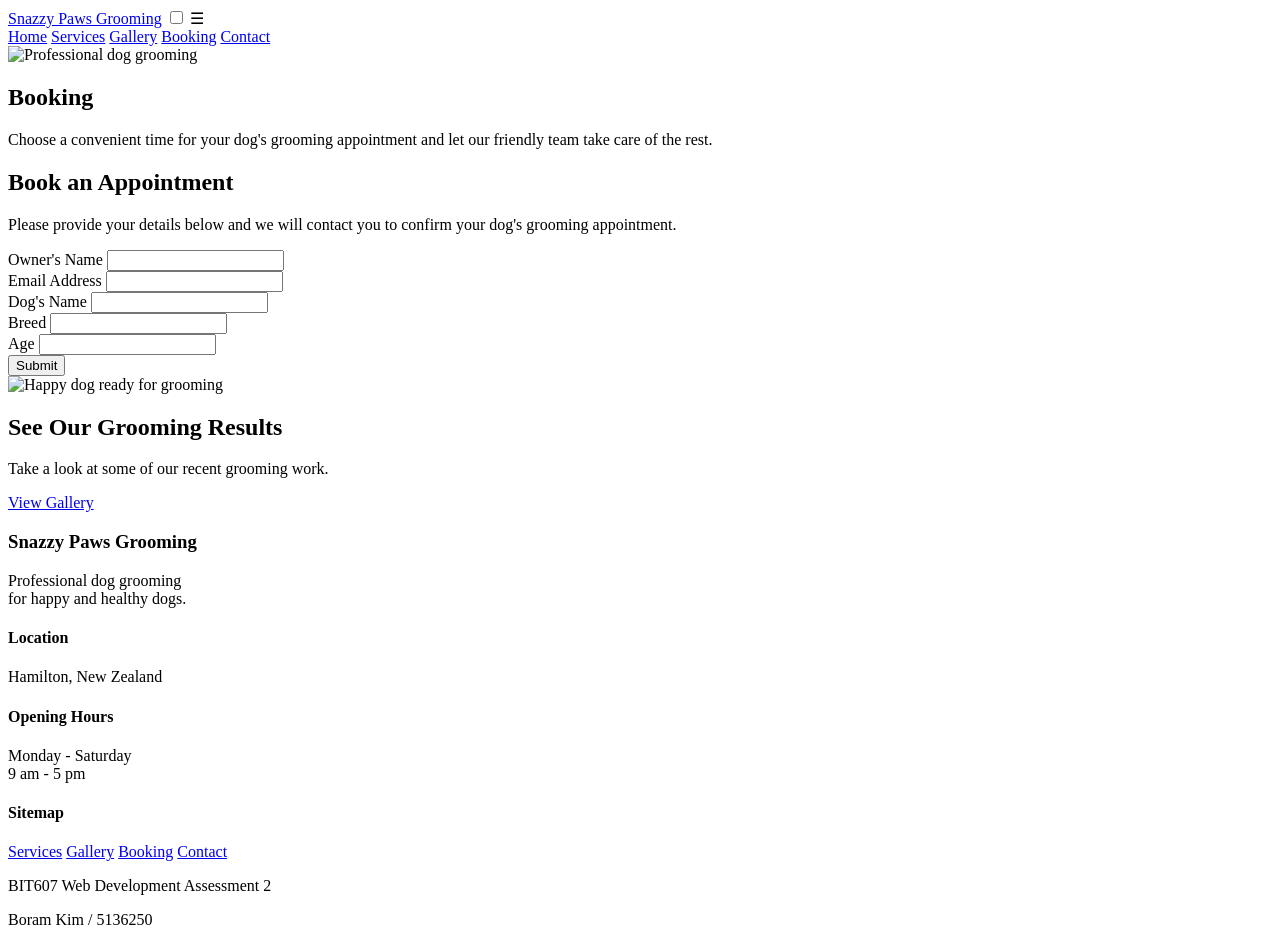
==== booking.html @ bff1e706 "Add files via upload" ====
<!DOCTYPE html>
<html lang="en">

<head>
    <meta charset="UTF-8">
    <meta name="viewport" content="width=device-width, initial-scale=1.0">
    <title>Booking | Snazzy Paws Grooming</title>
    <link rel="stylesheet" href="css/style.css">
</head>

<body>

    <header>
        <nav>
            <a href="index.html" class="logo">Snazzy Paws Grooming</a>

            <input type="checkbox" id="menu-toggle">
            <label for="menu-toggle" class="menu-icon" aria-label="Open navigation menu">☰</label>

            <div class="nav-links">
                <a href="index.html">Home</a>
                <a href="services.html">Services</a>
                <a href="gallery.html">Gallery</a>
                <a href="booking.html">Booking</a>
                <a href="contact.html">Contact</a>
            </div>
        </nav>
    </header>

    <main>

        <section class="page-banner">
            <img src="images/page-banner.jpg"
                alt="Professional dog grooming">

            <div class="page-banner-content">
                <h1>Booking</h1>

                <p>
                    Choose a convenient time for your dog's grooming appointment
                    and let our friendly team take care of the rest.
                </p>
            </div>
        </section>

        <section class="booking-form-section">
            <div class="container">

                <h2>Book an Appointment</h2>

                <p class="section-intro">
                    Please provide your details below and we will contact you
                    to confirm your dog's grooming appointment.
                </p>

                <form action="#" method="post" class="booking-form">

                    <div class="form-group">
                        <label for="owner-name">Owner's Name</label>
                        <input type="text" id="owner-name"
                            name="owner-name" required>
                    </div>

                    <div class="form-group">
                        <label for="email">Email Address</label>
                        <input type="email" id="email"
                            name="email" required>
                    </div>

                    <div class="form-group">
                        <label for="dog-name">Dog's Name</label>
                        <input type="text" id="dog-name"
                            name="dog-name" required>
                    </div>

                    <div class="form-group">
                        <label for="breed">Breed</label>
                        <input type="text" id="breed"
                            name="breed" required>
                    </div>

                    <div class="form-group">
                        <label for="age">Age</label>
                        <input type="number" id="age"
                            name="age" min="0" required>
                    </div>

                    <button type="submit" class="button">Submit</button>

                </form>

            </div>
        </section>

        <section class="booking-banner">
            <img src="images/booking-banner.jpg"
                alt="Happy dog ready for grooming">

            <div class="booking-content">
                <h2>See Our Grooming Results</h2>

                <p>
                    Take a look at some of our recent grooming work.
                </p>

                <a href="gallery.html" class="button">View Gallery</a>
            </div>
        </section>

    </main>

    <footer>
        <div class="footer-container">

            <div class="footer-column">
                <h3>Snazzy Paws Grooming</h3>
                <p>
                    Professional dog grooming<br>
                    for happy and healthy dogs.
                </p>
            </div>

            <div class="footer-column">
                <h4>Location</h4>
                <p>Hamilton, New Zealand</p>
            </div>

            <div class="footer-column">
                <h4>Opening Hours</h4>
                <p>
                    Monday - Saturday<br>
                    9 am - 5 pm
                </p>
            </div>

            <div class="footer-column">
                <h4>Sitemap</h4>
                <a href="services.html">Services</a>
                <a href="gallery.html">Gallery</a>
                <a href="booking.html">Booking</a>
                <a href="contact.html">Contact</a>
            </div>

        </div>

        <div class="footer-credit">
            <p>BIT607 Web Development Assessment 2</p>
            <p>Boram Kim / 5136250</p>
        </div>
    </footer>

</body>
</html>
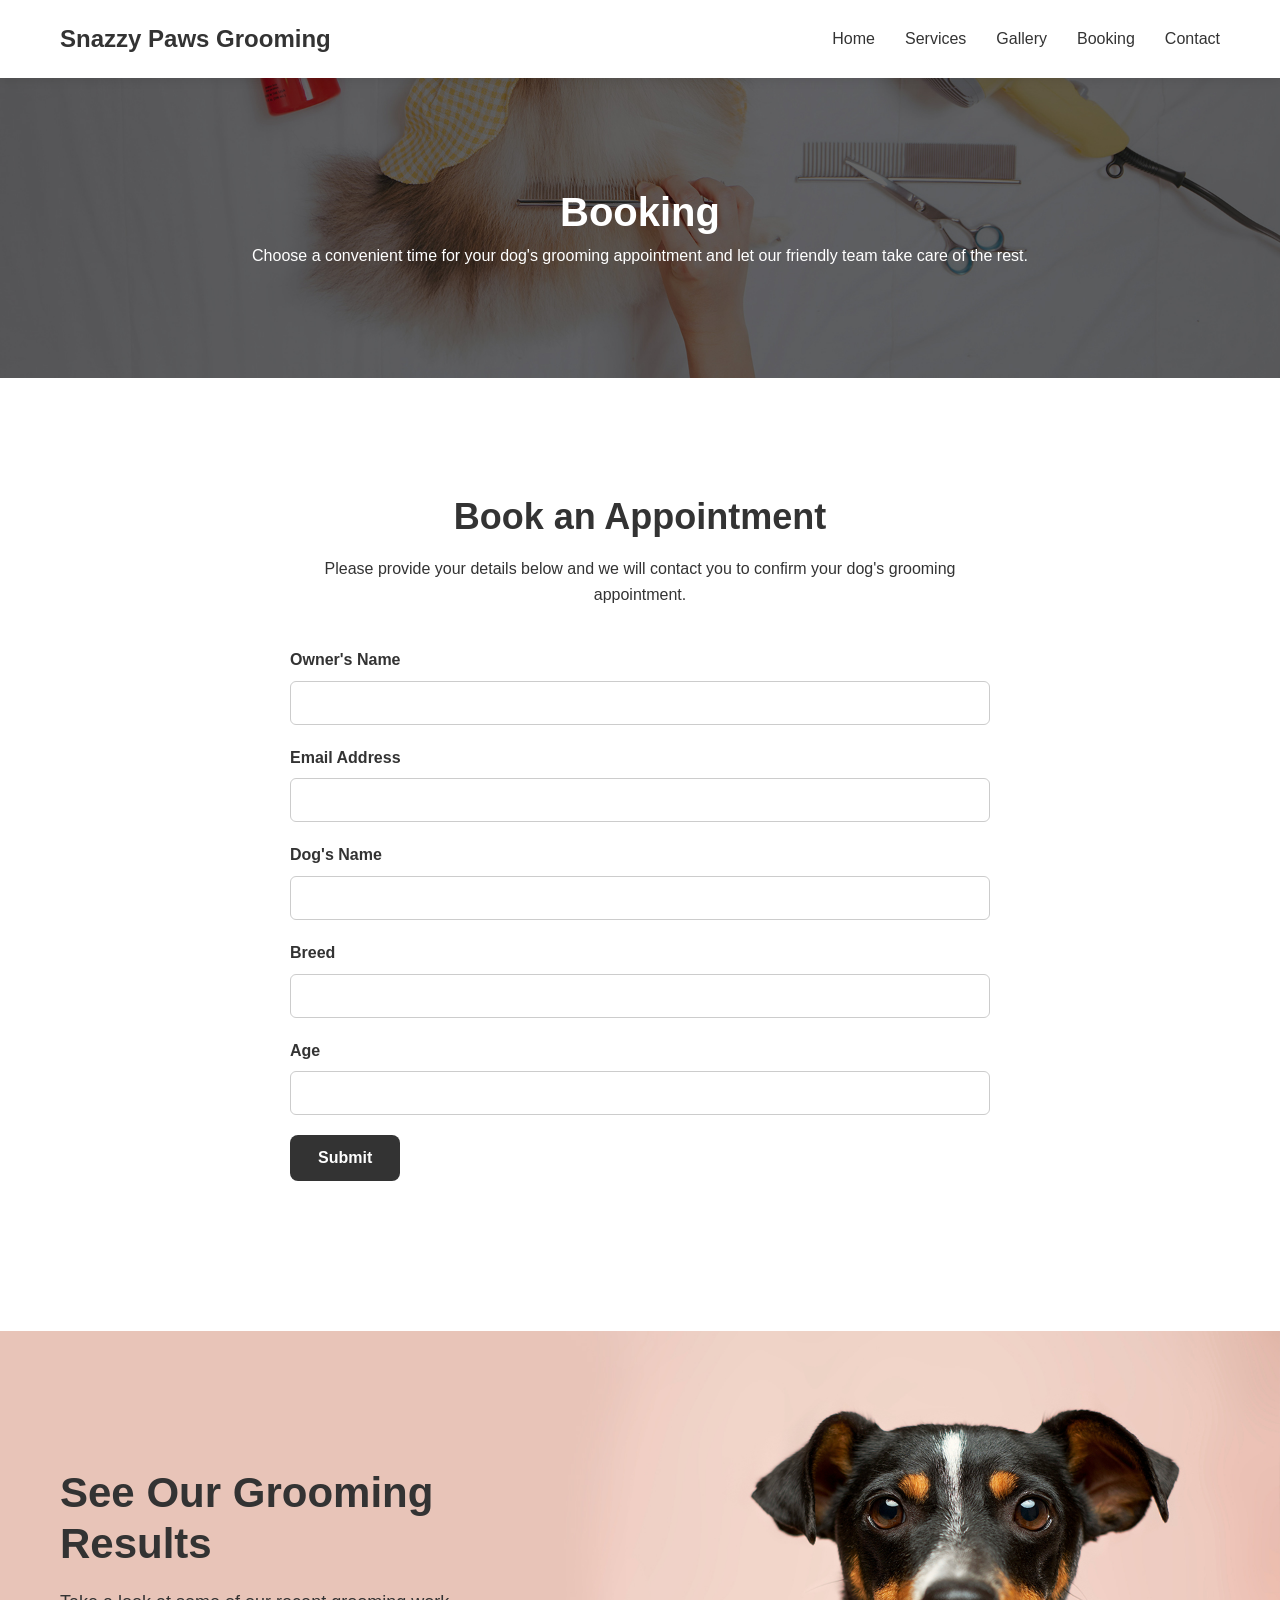
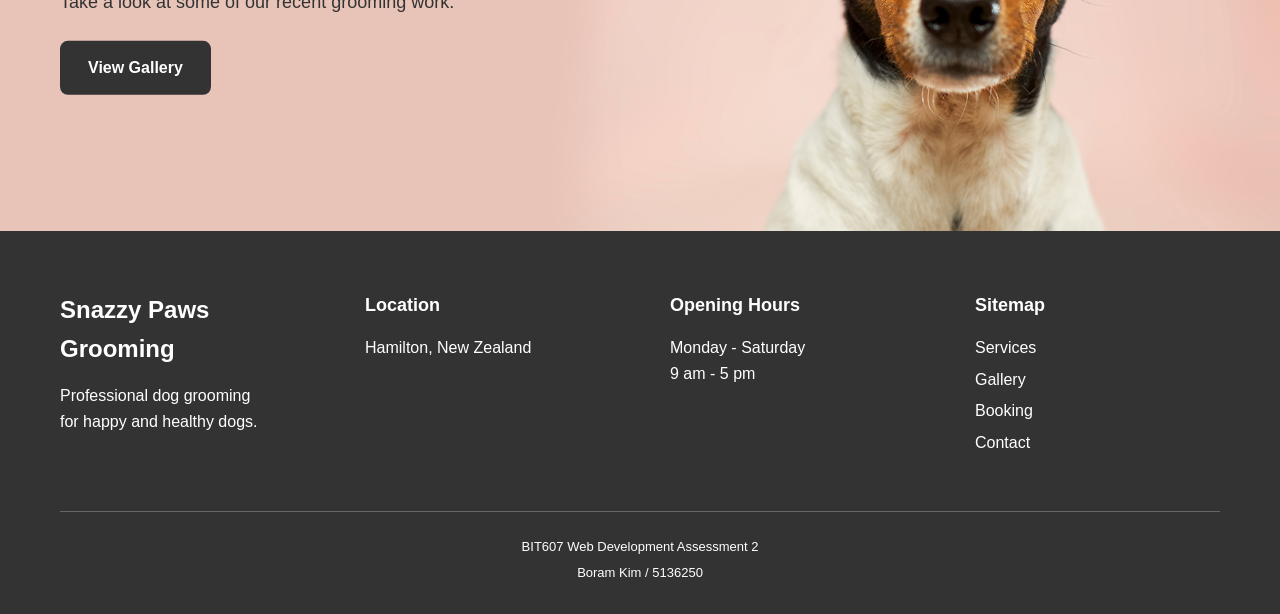
==== commit 1d01913b: "Add files via upload" ====
--- a/booking.html
+++ b/booking.html
@@ -15,7 +15,7 @@
             <a href="index.html" class="logo">Snazzy Paws Grooming</a>
 
             <input type="checkbox" id="menu-toggle">
-            <label for="menu-toggle" class="menu-icon" aria-label="Open navigation menu">☰</label>
+            <label for="menu-toggle" class="menu-icon">☰</label>
 
             <div class="nav-links">
                 <a href="index.html">Home</a>
--- a/css/style.css
+++ b/css/style.css
@@ -0,0 +1,941 @@
+/* =========================
+   General
+========================= */
+
+body {
+    font-family: Arial, sans-serif;
+    font-size: 16px;
+    line-height: 1.6;
+    color: #333333;
+    margin: 0;
+}
+
+h1 {
+    font-size: 52px;
+}
+
+h2 {
+    font-size: 36px;
+}
+
+h3 {
+    font-size: 24px;
+}
+
+.container {
+    max-width: 1600px;
+    margin: 0 auto;
+}
+
+
+/* =========================
+   Buttons
+========================= */
+
+.button {
+    display: inline-block;
+    padding: 14px 28px;
+    background-color: #333333;
+    color: #ffffff;
+    text-decoration: none;
+    border-radius: 8px;
+    font-size: 16px;
+    font-weight: bold;
+    transition: background-color 0.3s ease, transform 0.3s ease;
+}
+
+.button:hover {
+    background-color: #555555;
+    transform: translateY(-2px);
+}
+
+
+/* =========================
+   Navigation
+========================= */
+
+header {
+    position: sticky;
+    top: 0;
+    z-index: 1000;
+    background-color: rgba(255, 255, 255, 0.92);
+    padding: 20px 60px;
+    backdrop-filter: blur(8px);
+    box-shadow: 0 2px 10px rgba(0, 0, 0, 0.08);
+}
+
+nav {
+    max-width: 1600px;
+    margin: 0 auto;
+    display: flex;
+    align-items: center;
+}
+
+.logo {
+    color: #333333;
+    text-decoration: none;
+    font-size: 24px;
+    font-weight: bold;
+    margin-right: auto;
+}
+
+.nav-links {
+    display: flex;
+    align-items: center;
+    gap: 30px;
+}
+
+.nav-links a {
+    color: #333333;
+    text-decoration: none;
+    font-size: 16px;
+}
+
+.nav-links a:hover {
+    text-decoration: underline;
+}
+
+.menu-icon,
+#menu-toggle {
+    display: none;
+}
+
+
+/* =========================
+   Home Hero
+========================= */
+
+.hero {
+    position: relative;
+    height: 800px;
+    overflow: hidden;
+}
+
+.hero img,
+.booking-banner img,
+.page-banner img {
+    width: 100%;
+    height: 100%;
+    object-fit: cover;
+}
+
+.hero-content,
+.booking-content {
+    position: absolute;
+    left: max(60px, calc((100% - 1600px) / 2));
+    top: 50%;
+    transform: translateY(-50%);
+    width: 35%;
+}
+
+.hero-content h1 {
+    line-height: 1.2;
+    margin-bottom: 20px;
+}
+
+.hero-content p,
+.booking-content p {
+    font-size: 18px;
+    line-height: 1.5;
+    margin-bottom: 25px;
+}
+
+
+/* =========================
+   About
+========================= */
+
+.about {
+    padding: 70px 20px;
+}
+
+.about .container {
+    display: flex;
+    align-items: center;
+    gap: 100px;
+}
+
+.about-image {
+    width: 45%;
+}
+
+.about-image img {
+    display: block;
+    width: 100%;
+    border-radius: 18px;
+}
+
+.about-content {
+    width: 55%;
+}
+
+.about-content h2 {
+    margin-top: 0;
+    line-height: 1.2;
+}
+
+.about-content p {
+    line-height: 1.6;
+}
+
+
+/* =========================
+   Services Preview
+========================= */
+
+.services-preview {
+    padding: 70px 20px;
+}
+
+.services-preview h2,
+.gallery-preview h2,
+.booking-form-section h2 {
+    text-align: center;
+    margin-top: 0;
+    margin-bottom: 10px;
+}
+
+.section-intro {
+    max-width: 700px;
+    margin: 0 auto 40px;
+    text-align: center;
+}
+
+.service-cards {
+    display: flex;
+    gap: 30px;
+}
+
+.service-card {
+    flex: 1;
+    overflow: hidden;
+    color: #333333;
+    text-decoration: none;
+    background-color: #ffffff;
+    border-radius: 18px;
+    box-shadow: 0 4px 12px rgba(0, 0, 0, 0.12);
+    transition: box-shadow 0.3s ease, transform 0.3s ease;
+}
+
+.service-card img {
+    display: block;
+    width: 100%;
+    height: 280px;
+    object-fit: cover;
+}
+
+.service-card h3 {
+    margin: 0;
+    padding: 20px;
+    font-size: 24px;
+    text-align: center;
+}
+
+.service-card:hover {
+    box-shadow: 0 8px 20px rgba(0, 0, 0, 0.20);
+    transform: translateY(-4px);
+}
+
+
+/* =========================
+   Gallery Preview
+========================= */
+
+.gallery-preview {
+    padding: 70px 20px;
+}
+
+.gallery-slider {
+    display: flex;
+    justify-content: center;
+    gap: 30px;
+    overflow-x: auto;
+    padding: 10px 5px 20px;
+    scroll-behavior: smooth;
+}
+
+.gallery-item {
+    flex: 0 0 350px;
+    height: 280px;
+    overflow: hidden;
+    border-radius: 18px;
+    box-shadow: 0 4px 12px rgba(0, 0, 0, 0.12);
+}
+
+.gallery-item img {
+    display: block;
+    width: 100%;
+    height: 100%;
+    object-fit: cover;
+}
+
+.gallery-button {
+    display: block;
+    width: fit-content;
+    margin: 30px auto 0;
+}
+
+
+/* =========================
+   Page Banner
+========================= */
+
+.page-banner {
+    position: relative;
+    height: 300px;
+    overflow: hidden;
+}
+
+.page-banner-content {
+    position: absolute;
+    top: 50%;
+    left: 50%;
+    width: 90%;
+    max-width: 900px;
+    text-align: center;
+    transform: translate(-50%, -50%);
+}
+
+.page-banner-content h1 {
+    margin: 0 0 8px;
+    color: #ffffff;
+    font-size: 40px;
+    line-height: 1.2;
+}
+
+.page-banner-content p {
+    margin: 0;
+    color: #ffffff;
+    font-size: 16px;
+    line-height: 1.5;
+}
+
+
+/* =========================
+   Services Page
+========================= */
+
+.service-detail {
+    padding: 70px 20px;
+}
+
+.page-banner + .service-detail,
+.page-banner + .gallery-page,
+.page-banner + .booking-form-section,
+.page-banner + .contact-section {
+    margin-top: 30px;
+}
+
+.service-detail + .service-detail {
+    margin-top: 50px;
+}
+
+.service-detail-container {
+    display: flex;
+    align-items: center;
+    gap: 100px;
+}
+
+.service-detail-image {
+    width: 45%;
+}
+
+.service-detail-image img {
+    display: block;
+    width: 100%;
+    height: 450px;
+    object-fit: cover;
+    border-radius: 18px;
+}
+
+.service-detail-content {
+    width: 55%;
+}
+
+.service-detail-content h2,
+.contact-content h2 {
+    margin-top: 0;
+    margin-bottom: 15px;
+    font-size: 36px;
+    line-height: 1.2;
+}
+
+.service-detail-content p,
+.contact-content > p {
+    margin-bottom: 25px;
+    line-height: 1.6;
+}
+
+
+/* =========================
+   Service Tables
+========================= */
+
+.service-detail-content table {
+    width: 100%;
+    border-collapse: collapse;
+}
+
+.service-detail-content th,
+.service-detail-content td {
+    padding: 12px 15px;
+    text-align: left;
+    border-bottom: 1px solid #dddddd;
+}
+
+.service-detail-content th {
+    font-weight: bold;
+}
+
+.service-detail-content th:last-child,
+.service-detail-content td:last-child {
+    text-align: right;
+}
+
+
+/* =========================
+   Gallery Page
+========================= */
+
+.gallery-page {
+    padding: 80px 20px;
+}
+
+.gallery-grid {
+    display: grid;
+    grid-template-columns: repeat(4, 1fr);
+    gap: 30px;
+}
+
+.gallery-grid .gallery-item {
+    width: 100%;
+    height: 300px;
+}
+
+.gallery-grid .gallery-item img {
+    transition: transform 0.3s ease;
+}
+
+.gallery-grid .gallery-item:hover img {
+    transform: scale(1.05);
+}
+
+
+/* =========================
+   Gallery Lightbox
+========================= */
+
+.lightbox {
+    display: none;
+    position: fixed;
+    z-index: 2000;
+    top: 0;
+    left: 0;
+    width: 100%;
+    height: 100%;
+    background-color: rgba(0, 0, 0, 0.9);
+    align-items: center;
+    justify-content: center;
+    padding: 20px;
+    box-sizing: border-box;
+}
+
+.lightbox:target {
+    display: flex;
+}
+
+.lightbox img {
+    max-width: 80%;
+    max-height: 85%;
+    object-fit: contain;
+    border-radius: 8px;
+}
+
+.lightbox a {
+    color: #ffffff;
+    text-decoration: none;
+}
+
+.lightbox .previous,
+.lightbox .next {
+    position: absolute;
+    top: 50%;
+    transform: translateY(-50%);
+    font-size: 50px;
+    padding: 20px;
+}
+
+.lightbox .previous {
+    left: 20px;
+}
+
+.lightbox .next {
+    right: 20px;
+}
+
+.lightbox .close {
+    position: absolute;
+    top: 20px;
+    right: 30px;
+    font-size: 40px;
+}
+
+
+/* =========================
+   Forms
+========================= */
+
+.booking-form-section,
+.contact-section {
+    padding: 80px 20px;
+}
+
+.booking-form {
+    max-width: 700px;
+    margin: 40px auto 0;
+}
+
+.form-group {
+    margin-bottom: 20px;
+}
+
+.form-group label {
+    display: block;
+    margin-bottom: 8px;
+    font-weight: bold;
+}
+
+.form-group input,
+.contact-form input,
+.contact-form textarea {
+    width: 100%;
+    box-sizing: border-box;
+    padding: 12px 15px;
+    border: 1px solid #cccccc;
+    border-radius: 6px;
+    font-family: Arial, sans-serif;
+    font-size: 16px;
+}
+
+.form-group input:focus,
+.contact-form input:focus,
+.contact-form textarea:focus {
+    outline: none;
+    border-color: #555555;
+}
+
+.contact-form textarea {
+    resize: vertical;
+}
+
+.booking-form .button,
+.contact-form .button {
+    border: none;
+    cursor: pointer;
+}
+
+
+/* =========================
+   Contact
+========================= */
+
+.contact-container {
+    display: flex;
+    align-items: flex-start;
+    gap: 80px;
+}
+
+.contact-map,
+.contact-content {
+    width: 50%;
+}
+
+.contact-map iframe {
+    display: block;
+    width: 100%;
+    height: 500px;
+    border: 0;
+    border-radius: 18px;
+}
+
+.contact-content > p {
+    margin-bottom: 30px;
+}
+
+
+/* =========================
+   Booking Banner
+========================= */
+
+.booking-banner {
+    position: relative;
+    height: 500px;
+    margin-top: 70px;
+    overflow: hidden;
+}
+
+.booking-content h2 {
+    margin-top: 0;
+    margin-bottom: 20px;
+    font-size: 42px;
+    line-height: 1.2;
+}
+
+
+/* =========================
+   Footer
+========================= */
+
+footer {
+    padding: 60px 60px 25px;
+    color: #ffffff;
+    background-color: #333333;
+}
+
+.footer-container {
+    max-width: 1600px;
+    margin: 0 auto;
+    display: grid;
+    grid-template-columns: repeat(4, 1fr);
+    gap: 60px;
+}
+
+.footer-column h3,
+.footer-column h4 {
+    margin-top: 0;
+    margin-bottom: 15px;
+}
+
+.footer-column h3 {
+    font-size: 24px;
+}
+
+.footer-column h4 {
+    font-size: 18px;
+}
+
+.footer-column p {
+    margin: 0;
+    line-height: 1.6;
+}
+
+.footer-column a {
+    display: block;
+    margin-bottom: 6px;
+    color: #ffffff;
+    text-decoration: none;
+}
+
+.footer-column a:hover {
+    text-decoration: underline;
+}
+
+.footer-credit {
+    max-width: 1600px;
+    margin: 50px auto 0;
+    padding-top: 20px;
+    border-top: 1px solid #666666;
+    text-align: center;
+}
+
+.footer-credit p {
+    margin: 5px 0;
+    font-size: 13px;
+}
+
+
+/* =========================
+   Tablet
+========================= */
+
+@media (max-width: 900px) {
+
+    header {
+        padding: 20px;
+    }
+
+    .nav-links {
+        gap: 15px;
+    }
+
+    .hero {
+        height: 600px;
+    }
+
+    .hero-content,
+    .booking-content {
+        left: 40px;
+        width: 50%;
+    }
+
+    .about .container,
+    .service-detail-container,
+    .contact-container {
+        flex-direction: column;
+    }
+
+    .about-image,
+    .about-content,
+    .service-detail-image,
+    .service-detail-content,
+    .contact-map,
+    .contact-content {
+        width: 100%;
+    }
+
+    .service-cards {
+        flex-direction: column;
+    }
+
+    .gallery-grid {
+        grid-template-columns: repeat(2, 1fr);
+    }
+
+    .footer-container {
+        grid-template-columns: repeat(2, 1fr);
+    }
+}
+
+
+/* =========================
+   Mobile
+========================= */
+
+@media (max-width: 600px) {
+
+    body {
+        font-size: 15px;
+    }
+
+    header {
+        padding: 15px 20px;
+    }
+
+    nav {
+        position: relative;
+    }
+
+    .logo {
+        font-size: 20px;
+    }
+
+    .menu-icon {
+        display: block;
+        font-size: 28px;
+        line-height: 1;
+        cursor: pointer;
+    }
+
+    #menu-toggle {
+        display: none;
+    }
+
+    .nav-links {
+        display: none;
+        position: absolute;
+        top: 40px;
+        right: 0;
+        flex-direction: column;
+        align-items: flex-start;
+        gap: 0;
+        width: 200px;
+        padding: 10px 0;
+        background-color: #ffffff;
+        border-radius: 8px;
+        box-shadow: 0 4px 12px rgba(0, 0, 0, 0.15);
+    }
+
+    .nav-links a {
+        width: 100%;
+        box-sizing: border-box;
+        padding: 12px 20px;
+        font-size: 15px;
+    }
+
+    .nav-links a:hover {
+        background-color: #f5f5f5;
+        text-decoration: none;
+    }
+
+    #menu-toggle:checked ~ .nav-links {
+        display: flex;
+    }
+
+    h1 {
+        font-size: 36px;
+    }
+
+    h2 {
+        font-size: 30px;
+    }
+
+    h3 {
+        font-size: 22px;
+    }
+
+
+    /* Hero */
+
+    .hero {
+        height: 550px;
+    }
+
+    .hero-content {
+        left: 20px;
+        width: calc(100% - 40px);
+    }
+
+    .hero-content p {
+        font-size: 16px;
+    }
+
+
+    /* Page Banner */
+
+    .page-banner {
+        height: 250px;
+    }
+
+    .page-banner-content {
+        width: calc(100% - 40px);
+    }
+
+    .page-banner-content h1 {
+        font-size: 32px;
+    }
+
+
+    /* Sections */
+
+    .about,
+    .services-preview,
+    .gallery-preview,
+    .service-detail,
+    .gallery-page,
+    .booking-form-section,
+    .contact-section {
+        padding: 50px 20px;
+    }
+
+
+    /* About */
+
+    .about .container {
+        gap: 40px;
+    }
+
+
+    /* Services */
+
+    .service-detail-container {
+        gap: 40px;
+    }
+
+    .service-detail-image img {
+        height: 300px;
+    }
+
+    .service-detail-content h2,
+    .service-detail-content p {
+        text-align: center;
+    }
+
+
+    /* Gallery */
+
+    .gallery-grid {
+        grid-template-columns: 1fr;
+    }
+
+    .gallery-grid .gallery-item {
+        height: 280px;
+    }
+
+
+    /* Contact */
+
+    .contact-container {
+        gap: 40px;
+    }
+
+    .contact-map iframe {
+        height: 350px;
+    }
+
+    .contact-content h2,
+    .contact-content > p {
+        text-align: center;
+    }
+
+
+    /* Booking Banner */
+
+    .booking-banner {
+        height: 450px;
+    }
+
+    .booking-content {
+        left: 20px;
+        width: calc(100% - 40px);
+    }
+
+    .booking-content h2 {
+        font-size: 32px;
+    }
+
+    .booking-content p {
+        font-size: 16px;
+    }
+
+
+    /* Footer */
+
+    .footer-container {
+        grid-template-columns: 1fr;
+        gap: 35px;
+    }
+
+    footer {
+        padding: 45px 25px 20px;
+    }
+
+    .footer-column {
+        text-align: left;
+    }
+
+    .footer-credit {
+        text-align: center;
+    }
+
+
+    /* Lightbox */
+
+    .lightbox {
+        padding: 15px;
+    }
+
+    .lightbox img {
+        max-width: 82%;
+        max-height: 75%;
+    }
+
+    .lightbox .previous,
+    .lightbox .next {
+        font-size: 36px;
+        padding: 10px;
+    }
+
+    .lightbox .previous {
+        left: 5px;
+    }
+
+    .lightbox .next {
+        right: 5px;
+    }
+
+    .lightbox .close {
+        top: 10px;
+        right: 15px;
+        font-size: 36px;
+    }
+}
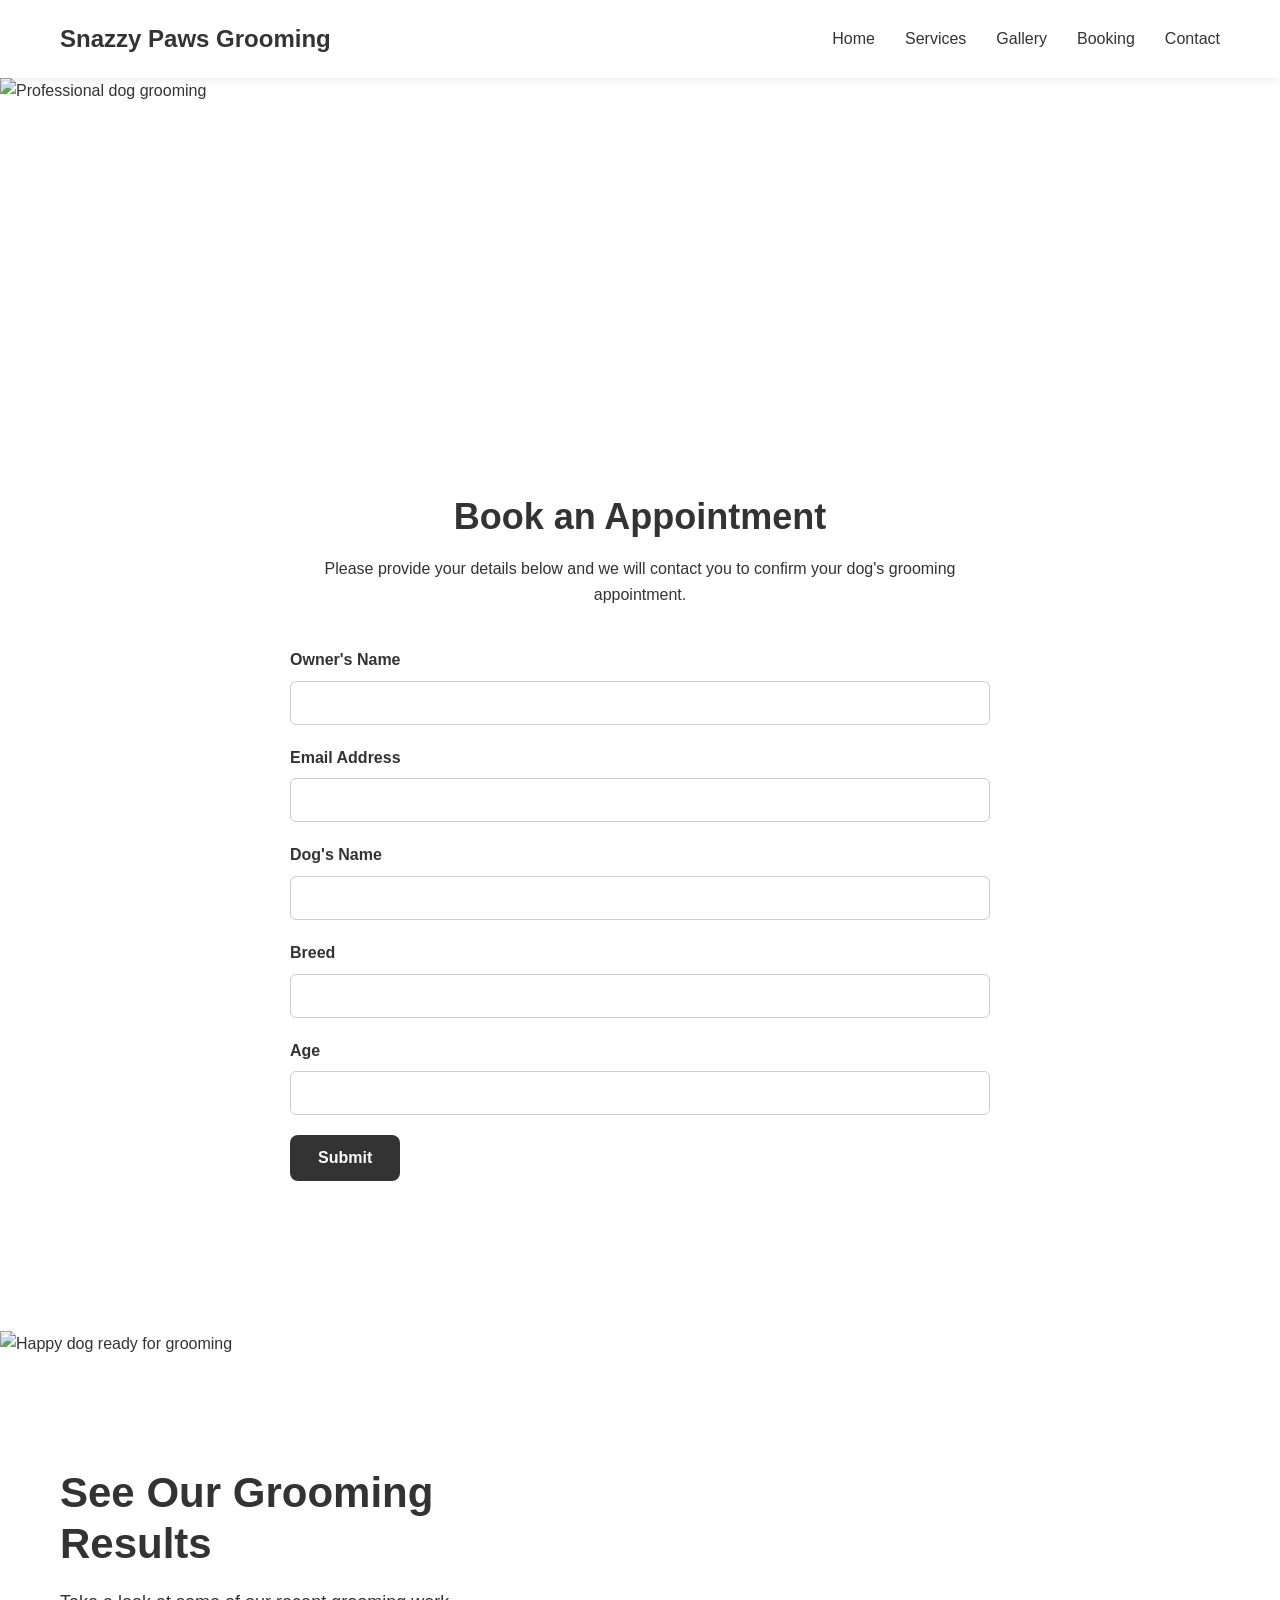
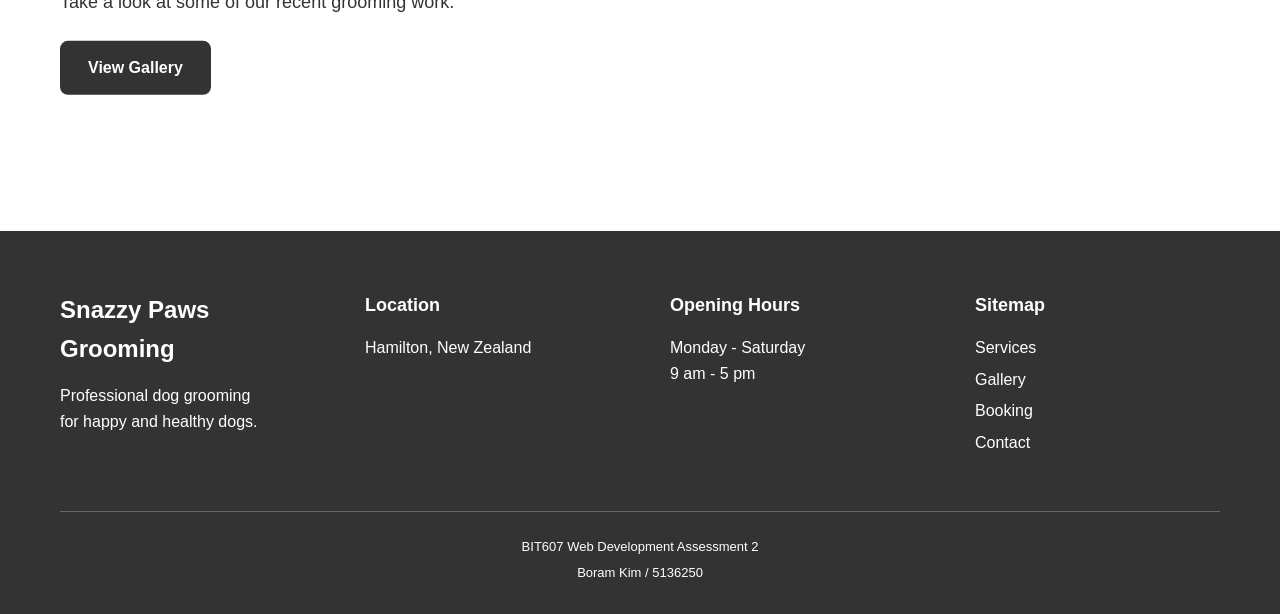
==== commit c0b3e9af: "Add files via upload" ====
--- a/booking.html
+++ b/booking.html
@@ -30,7 +30,7 @@
     <main>
 
         <section class="page-banner">
-            <img src="images/page-banner.jpg"
+            <img src="images/page-banner.webp"
                 alt="Professional dog grooming">
 
             <div class="page-banner-content">
@@ -93,7 +93,7 @@
         </section>
 
         <section class="booking-banner">
-            <img src="images/booking-banner.jpg"
+            <img src="images/booking-banner.webp"
                 alt="Happy dog ready for grooming">
 
             <div class="booking-content">
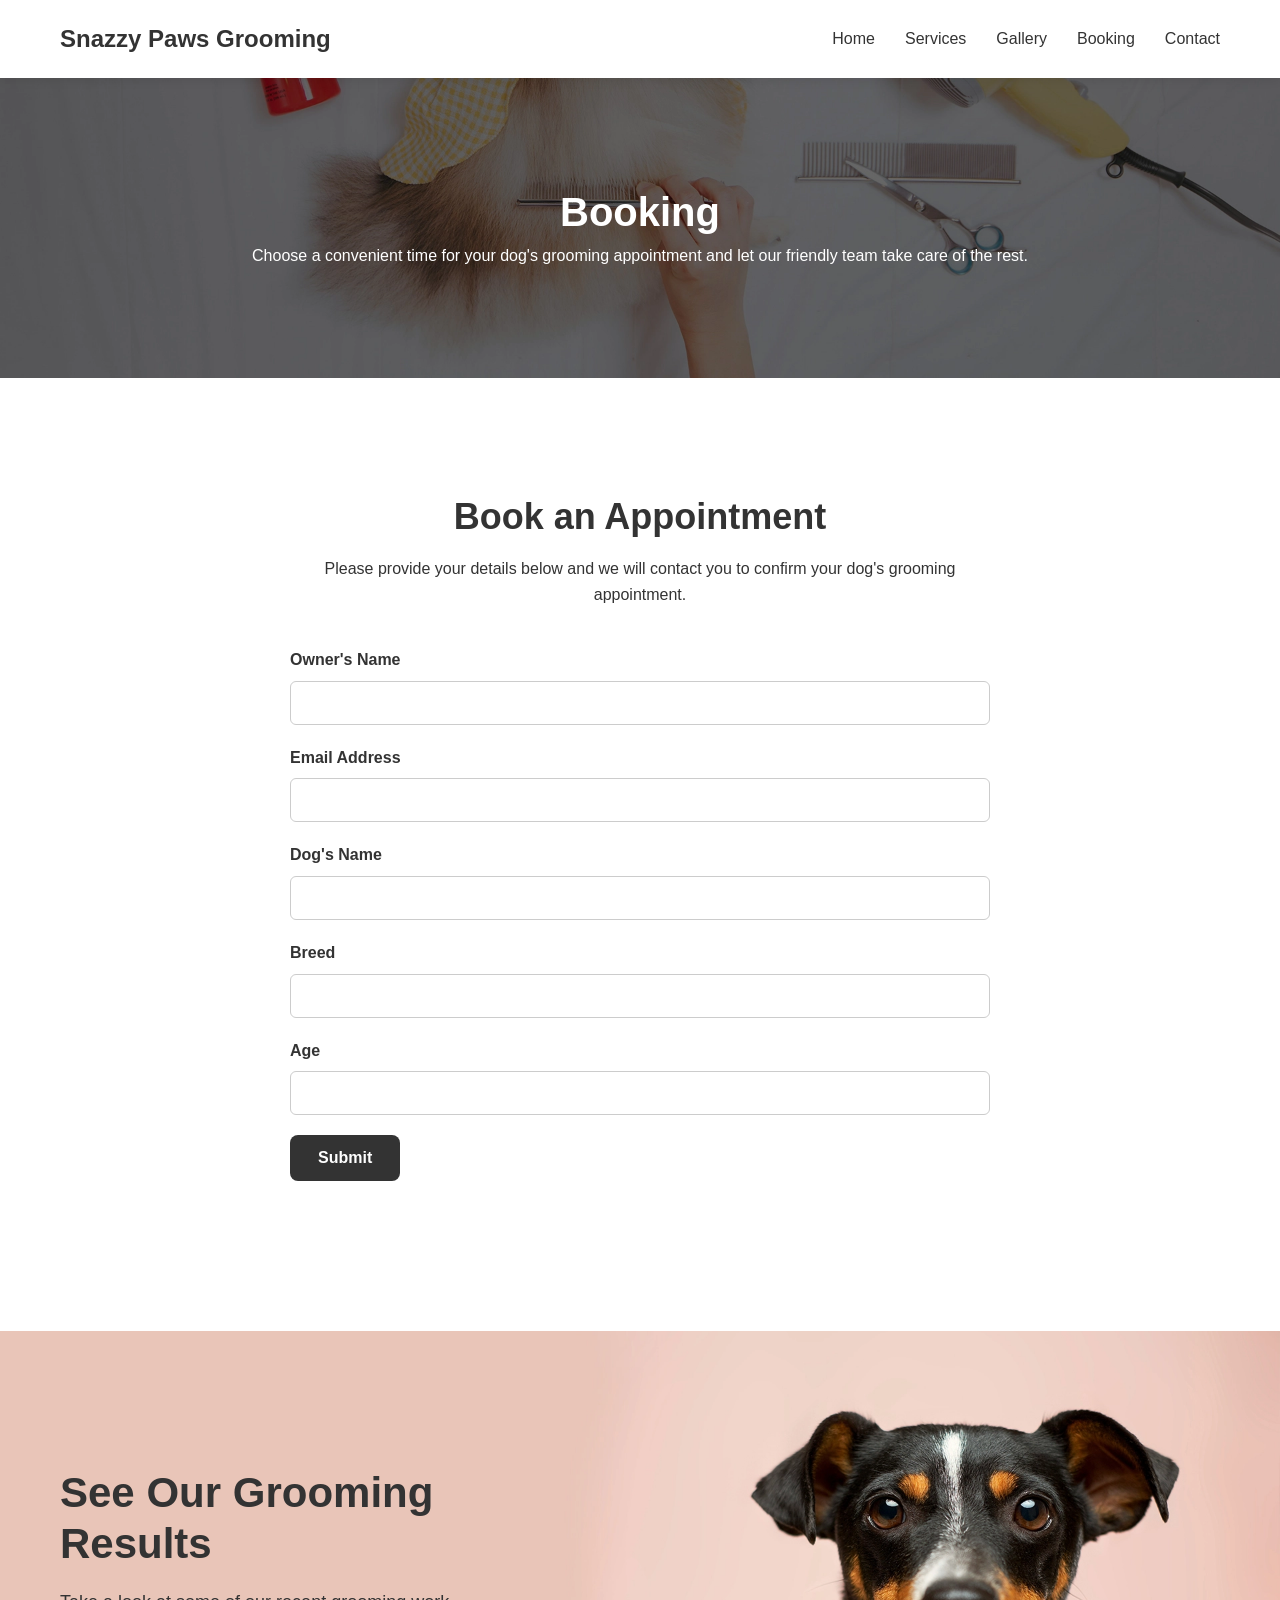
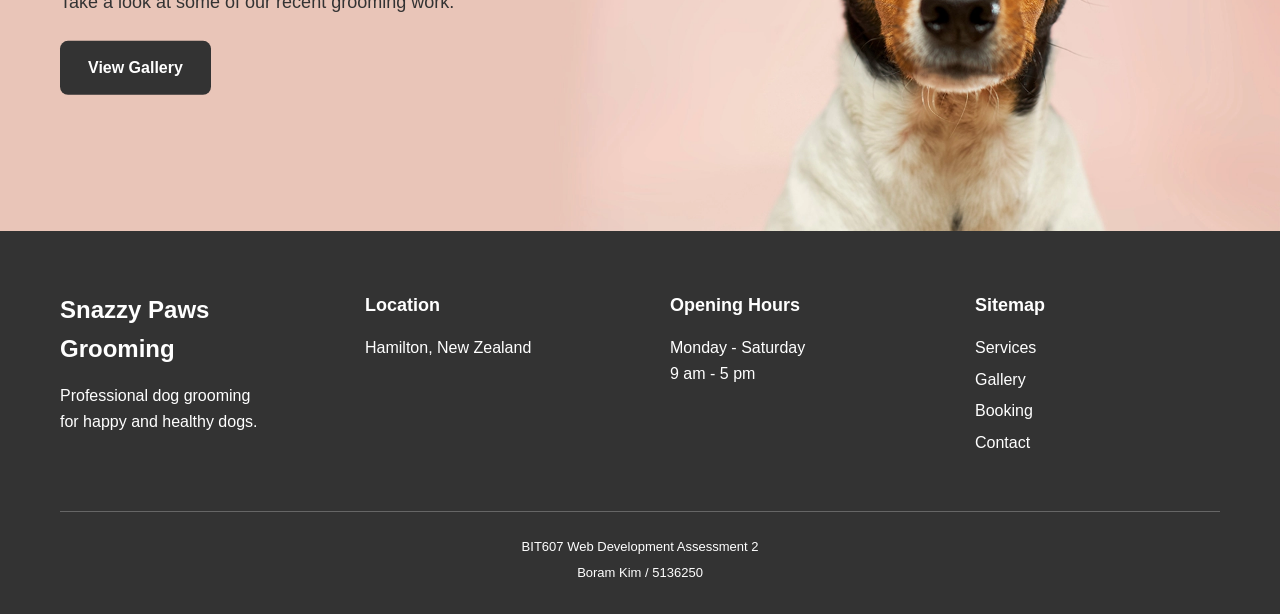
==== commit 13a1dee0: "Add files via upload" ====
--- a/booking.html
+++ b/booking.html
@@ -4,6 +4,7 @@
 <head>
     <meta charset="UTF-8">
     <meta name="viewport" content="width=device-width, initial-scale=1.0">
+    <meta name="description" content="Book a professional dog grooming appointment with Snazzy Paws Grooming in Hamilton.">
     <title>Booking | Snazzy Paws Grooming</title>
     <link rel="stylesheet" href="css/style.css">
 </head>
